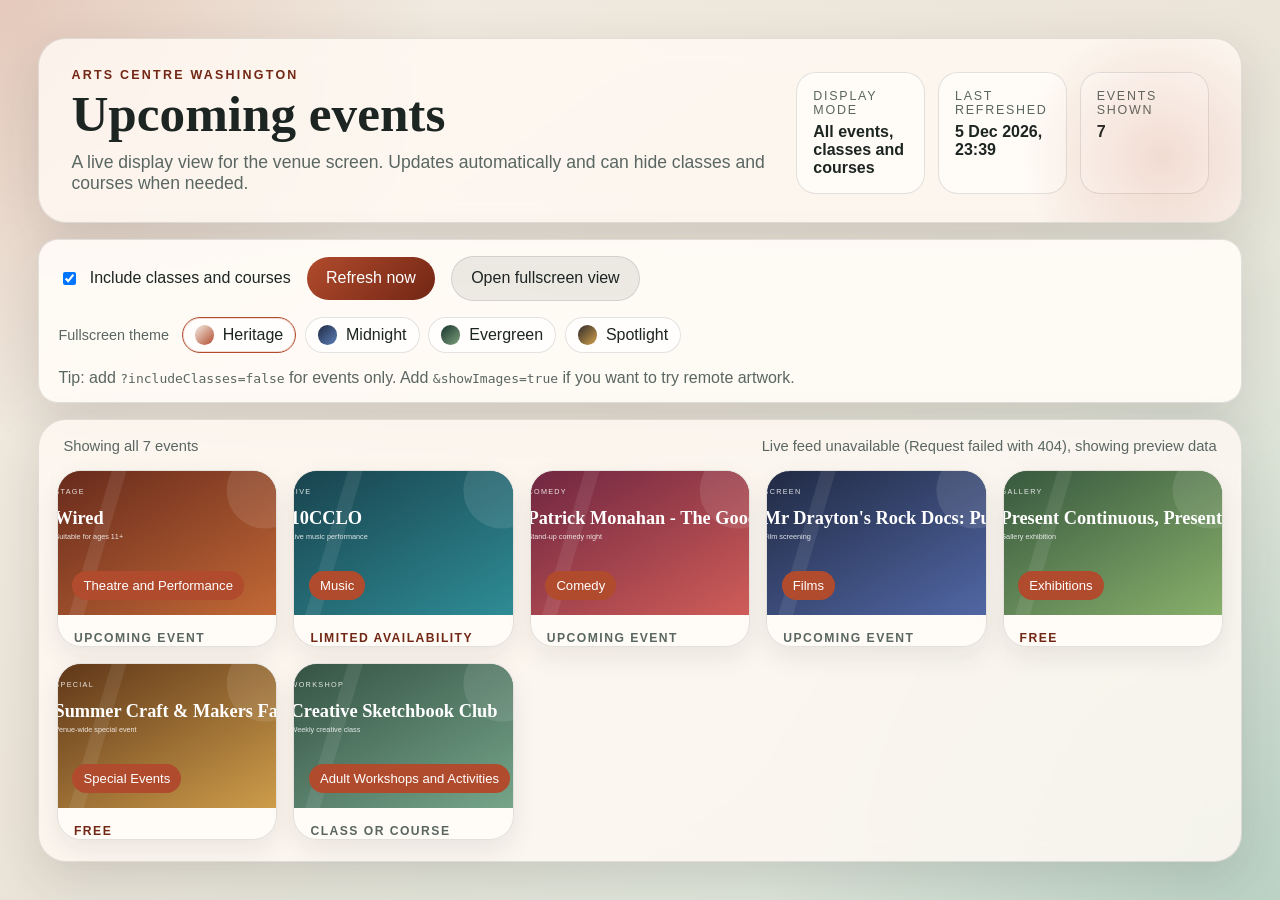
==== backup-local-server/public/index.html @ 4c5e2a5b "Add GitHub Pages workflow and static generator Add a GitHub Actions workflow to generate and deploy " ====
<!doctype html>
<html lang="en">
<head>
  <meta charset="utf-8">
  <meta name="viewport" content="width=device-width, initial-scale=1">
  <title>Arts Centre Washington Events</title>
  <link rel="stylesheet" href="./styles.css">
</head>
<body>
  <main class="screen">
    <section class="hero">
      <div>
        <p class="eyebrow">Arts Centre Washington</p>
        <h1>Upcoming events</h1>
        <p class="subcopy">A live display view for the venue screen. Updates automatically and can hide classes and courses when needed.</p>
      </div>
      <div class="status-panel">
        <div>
          <span class="status-label">Display mode</span>
          <strong id="modeLabel">Loading</strong>
        </div>
        <div>
          <span class="status-label">Last refreshed</span>
          <strong id="updatedAt">Waiting for data</strong>
        </div>
        <div>
          <span class="status-label">Events shown</span>
          <strong id="eventCount">0</strong>
        </div>
      </div>
    </section>

    <section class="controls" aria-label="Display controls">
      <label class="toggle">
        <input id="includeClassesToggle" type="checkbox">
        <span>Include classes and courses</span>
      </label>
      <button id="refreshButton" type="button">Refresh now</button>
      <a class="button-link" href="./fullscreen.html?includeClasses=false">Open fullscreen view</a>
      <div class="theme-picker" aria-label="Fullscreen colour scheme">
        <span class="theme-picker-label">Fullscreen theme</span>
        <div id="themeOptions" class="theme-options"></div>
      </div>
      <span class="hint">Tip: add <code>?includeClasses=false</code> for events only. Add <code>&amp;showImages=true</code> if you want to try remote artwork.</span>
    </section>

    <section class="board">
      <div class="page-meta">
        <div id="pageCounter">Page 1 of 1</div>
        <div id="sourceStatus">Live from Sunderland Culture</div>
      </div>
      <div id="eventsGrid" class="events-grid" aria-live="polite"></div>
    </section>
  </main>

  <template id="eventCardTemplate">
    <article class="event-card">
      <div class="event-image-wrap">
        <div class="event-poster" hidden>
          <div class="event-poster-copy">
            <div class="event-kicker"></div>
            <h3 class="event-poster-title"></h3>
            <div class="event-poster-meta"></div>
          </div>
        </div>
        <img class="event-image" alt="" hidden>
        <div class="event-category"></div>
      </div>
      <div class="event-body">
        <div class="event-status"></div>
        <h2 class="event-title"></h2>
        <p class="event-date"></p>
        <p class="event-meta"></p>
        <a class="event-link" target="_blank" rel="noreferrer">View event</a>
      </div>
    </article>
  </template>

  <script src="./app.js"></script>
</body>
</html>
---- backup-local-server/public/styles.css ----
@import url("https://fonts.googleapis.com/css2?family=Montserrat:wght@600;700;800&display=swap");

:root {
  --bg: #f3ede4;
  --bg-accent: #d7e7dc;
  --ink: #1c2522;
  --muted: #5a6661;
  --panel: rgba(255, 250, 243, 0.84);
  --panel-strong: rgba(255, 251, 246, 0.95);
  --line: rgba(28, 37, 34, 0.12);
  --brand: #b14b2d;
  --brand-deep: #722614;
  --shadow: 0 18px 50px rgba(41, 45, 41, 0.14);
  --poster-base: linear-gradient(135deg, #31463f, #1d2523);
  --poster-pattern: radial-gradient(circle at top left, rgba(255, 255, 255, 0.22), transparent 28%), linear-gradient(115deg, transparent 0 40%, rgba(255, 255, 255, 0.08) 40% 44%, transparent 44% 100%);
}

* {
  box-sizing: border-box;
}

html,
body {
  margin: 0;
  min-height: 100%;
  font-family: "Trebuchet MS", "Segoe UI", sans-serif;
  color: var(--ink);
  background:
    radial-gradient(circle at top left, rgba(177, 75, 45, 0.22), transparent 28%),
    radial-gradient(circle at bottom right, rgba(72, 126, 101, 0.2), transparent 34%),
    linear-gradient(145deg, var(--bg), #ece4d8 46%, var(--bg-accent));
}

body {
  min-width: 100vw;
  min-height: 100vh;
}

.screen {
  width: 100vw;
  min-height: 100vh;
  aspect-ratio: 16 / 9;
  padding: 2.4rem;
  display: grid;
  grid-template-rows: auto auto 1fr;
  gap: 1rem;
}

.hero,
.controls,
.board {
  background: var(--panel);
  backdrop-filter: blur(14px);
  border: 1px solid var(--line);
  border-radius: 28px;
  box-shadow: var(--shadow);
}

.hero {
  padding: 1.8rem 2rem;
  display: grid;
  grid-template-columns: 1.7fr 1fr;
  gap: 1.5rem;
  align-items: end;
  position: relative;
  overflow: hidden;
}

.hero::after {
  content: "";
  position: absolute;
  inset: auto -4rem -5rem auto;
  width: 18rem;
  height: 18rem;
  border-radius: 50%;
  background: radial-gradient(circle, rgba(177, 75, 45, 0.18), transparent 68%);
  pointer-events: none;
}

.eyebrow {
  margin: 0 0 0.5rem;
  text-transform: uppercase;
  letter-spacing: 0.18em;
  font-size: 0.78rem;
  font-weight: 700;
  color: var(--brand-deep);
}

h1 {
  margin: 0;
  font-size: clamp(2.4rem, 4vw, 4.4rem);
  line-height: 0.95;
  font-family: Georgia, "Times New Roman", serif;
}

.subcopy {
  margin: 0.8rem 0 0;
  max-width: 48rem;
  font-size: 1.1rem;
  color: var(--muted);
}

.status-panel {
  display: grid;
  grid-template-columns: repeat(3, minmax(0, 1fr));
  gap: 0.8rem;
}

.status-panel > div,
.controls {
  background: var(--panel-strong);
  border-radius: 20px;
  border: 1px solid var(--line);
}

.status-panel > div {
  padding: 1rem;
  box-shadow: inset 0 1px 0 rgba(255, 255, 255, 0.7);
}

.status-label {
  display: block;
  font-size: 0.78rem;
  text-transform: uppercase;
  letter-spacing: 0.14em;
  color: var(--muted);
  margin-bottom: 0.35rem;
}

.controls {
  padding: 0.95rem 1.2rem;
  display: flex;
  align-items: center;
  gap: 1rem;
  flex-wrap: wrap;
}

.toggle {
  display: inline-flex;
  align-items: center;
  gap: 0.7rem;
  font-size: 1rem;
}

button {
  border: 0;
  border-radius: 999px;
  background: linear-gradient(135deg, var(--brand), var(--brand-deep));
  color: white;
  padding: 0.8rem 1.2rem;
  font: inherit;
  cursor: pointer;
}

.button-link {
  display: inline-flex;
  align-items: center;
  justify-content: center;
  border-radius: 999px;
  background: rgba(28, 37, 34, 0.08);
  color: var(--ink);
  padding: 0.8rem 1.2rem;
  text-decoration: none;
  border: 1px solid var(--line);
}

.theme-picker {
  display: inline-flex;
  align-items: center;
  gap: 0.8rem;
  flex-wrap: wrap;
}

.theme-picker-label {
  font-size: 0.9rem;
  color: var(--muted);
}

.theme-options {
  display: flex;
  gap: 0.55rem;
  flex-wrap: wrap;
}

.theme-option {
  display: inline-flex;
  align-items: center;
  gap: 0.55rem;
  padding: 0.45rem 0.75rem;
  border-radius: 999px;
  border: 1px solid var(--line);
  background: rgba(255, 255, 255, 0.7);
  color: var(--ink);
  cursor: pointer;
}

.theme-option[aria-pressed="true"] {
  border-color: var(--brand);
  box-shadow: inset 0 0 0 1px rgba(177, 75, 45, 0.18);
}

.theme-option-swatch {
  width: 1.2rem;
  height: 1.2rem;
  border-radius: 999px;
  background: linear-gradient(135deg, var(--theme-a), var(--theme-b));
}

.hint,
code {
  color: var(--muted);
}

.board {
  min-height: 0;
  padding: 1.1rem 1.1rem 1.3rem;
  display: grid;
  grid-template-rows: auto 1fr;
  gap: 1rem;
}

.page-meta {
  display: flex;
  justify-content: space-between;
  align-items: center;
  gap: 1rem;
  color: var(--muted);
  padding: 0 0.4rem;
  font-size: 0.92rem;
}

.events-grid {
  min-height: 0;
  display: grid;
  grid-template-columns: repeat(auto-fit, minmax(220px, 1fr));
  gap: 1rem;
}

.event-card,
.empty-state {
  min-height: 0;
  background: var(--panel-strong);
  border: 1px solid var(--line);
  border-radius: 24px;
  overflow: hidden;
}

.event-card {
  display: grid;
  grid-template-rows: 9rem 1fr;
  box-shadow: 0 10px 26px rgba(27, 31, 28, 0.08);
}

.event-card.no-image {
  grid-template-rows: 1fr;
}

.event-image-wrap {
  position: relative;
  overflow: hidden;
  background: linear-gradient(145deg, rgba(163, 63, 36, 0.18), rgba(72, 126, 101, 0.18));
}

.event-image {
  position: absolute;
  inset: 0;
  width: 100%;
  height: 100%;
  object-fit: cover;
  display: block;
  z-index: 1;
}

.event-poster {
  position: relative;
  width: 100%;
  height: 100%;
  padding: 1rem;
  display: flex;
  align-items: flex-end;
  background: var(--poster-pattern), var(--poster-base);
  color: white;
  z-index: 0;
}

.event-poster::after {
  content: "";
  position: absolute;
  inset: 0;
  background: linear-gradient(180deg, rgba(0, 0, 0, 0.06), rgba(0, 0, 0, 0.38));
}

.event-poster > * {
  position: relative;
  z-index: 1;
}

.event-poster-copy {
  display: grid;
  gap: 0.35rem;
  width: 100%;
}

.event-kicker {
  font-size: 0.72rem;
  letter-spacing: 0.16em;
  text-transform: uppercase;
  opacity: 0.82;
}

.event-poster-title {
  margin: 0;
  font-family: Georgia, "Times New Roman", serif;
  font-size: 1.7rem;
  line-height: 0.92;
  max-width: 9ch;
}

.event-poster-meta {
  font-size: 0.84rem;
  opacity: 0.9;
}

.poster-theatre {
  --poster-base: linear-gradient(135deg, #64281b, #c66b37);
}

.poster-music {
  --poster-base: linear-gradient(135deg, #18404b, #2f8f98);
}

.poster-comedy {
  --poster-base: linear-gradient(135deg, #6c2440, #d35f59);
}

.poster-film {
  --poster-base: linear-gradient(135deg, #1f2840, #5369a8);
}

.poster-exhibition {
  --poster-base: linear-gradient(135deg, #34553d, #8cb36d);
}

.poster-special {
  --poster-base: linear-gradient(135deg, #5b3317, #d2a14c);
}

.poster-talks {
  --poster-base: linear-gradient(135deg, #4a312e, #b98267);
}

.poster-workshop {
  --poster-base: linear-gradient(135deg, #335042, #78a88c);
}

.poster-generic {
  --poster-base: linear-gradient(135deg, #31463f, #1d2523);
}

.event-category {
  position: absolute;
  left: 0.9rem;
  bottom: 0.9rem;
  padding: 0.45rem 0.7rem;
  border-radius: 999px;
  background: #b14b2d;
  color: white;
  font-size: 0.82rem;
  z-index: 2;
}

.event-body {
  padding: 1rem 1rem 1.15rem;
  display: grid;
  gap: 0.55rem;
  align-content: start;
}

.event-status {
  min-height: 1.2rem;
  color: var(--brand-deep);
  font-size: 0.76rem;
  text-transform: uppercase;
  letter-spacing: 0.12em;
  font-weight: 700;
}

.event-status.is-muted {
  color: var(--muted);
}

.event-title {
  margin: 0;
  font-size: 1.42rem;
  line-height: 1.05;
  font-family: Georgia, "Times New Roman", serif;
}

.event-date,
.event-meta {
  margin: 0;
  color: var(--muted);
}

.event-date {
  font-weight: 700;
  color: #2b3532;
}

.event-link {
  margin-top: 0.2rem;
  color: var(--brand-deep);
  text-decoration-thickness: 0.08em;
  text-underline-offset: 0.16em;
}

.empty-state {
  display: grid;
  place-items: center;
  padding: 2rem;
  font-size: 1.1rem;
  color: var(--muted);
}

.preview-body .controls {
  justify-content: space-between;
}

.preview-body .hint strong {
  color: var(--brand-deep);
}

@media (max-width: 1100px) {
  .screen {
    aspect-ratio: auto;
    padding: 1rem;
  }

  .hero {
    grid-template-columns: 1fr;
  }

  .status-panel,
  .events-grid {
    grid-template-columns: repeat(2, minmax(0, 1fr));
  }
}

@media (max-width: 720px) {
  .status-panel,
  .events-grid {
    grid-template-columns: 1fr;
  }
}

.fullscreen-body {
  --fs-bg:
    radial-gradient(circle at top left, rgba(177, 75, 45, 0.22), transparent 28%),
    radial-gradient(circle at bottom right, rgba(72, 126, 101, 0.2), transparent 34%),
    linear-gradient(145deg, var(--bg), #ece4d8 46%, var(--bg-accent));
  --fs-stage-bg: rgba(255, 251, 246, 0.9);
  --fs-stage-border: rgba(28, 37, 34, 0.12);
  --fs-pill-bg: #b14b2d;
  --fs-pill-border: #b14b2d;
  --fs-pill-ink: white;
  --fs-availability-limited-bg: #f4c542;
  --fs-availability-limited-ink: #4c3600;
  --fs-availability-sold-bg: #c63a2f;
  --fs-availability-sold-ink: #fff7f5;
  background: var(--fs-bg);
  margin: 0;
  min-height: 100vh;
  overflow: hidden;
}

.fullscreen-body[data-fullscreen-theme="midnight"] {
  --fs-bg: linear-gradient(145deg, #101827, #24314c 55%, #334d73);
  --fs-stage-bg: rgba(17, 26, 42, 0.92);
  --fs-stage-border: rgba(123, 154, 209, 0.18);
  --fs-pill-bg: #4c6ca5;
  --fs-pill-border: #4c6ca5;
  --fs-pill-ink: #f5f8ff;
}

.fullscreen-body[data-fullscreen-theme="evergreen"] {
  --fs-bg: linear-gradient(145deg, #102620, #1e4739 55%, #7ea07b);
  --fs-stage-bg: rgba(242, 248, 241, 0.92);
  --fs-stage-border: rgba(38, 71, 57, 0.16);
  --fs-pill-bg: #2c6a53;
  --fs-pill-border: #2c6a53;
  --fs-pill-ink: #f4fff7;
}

.fullscreen-body[data-fullscreen-theme="spotlight"] {
  --fs-bg: linear-gradient(145deg, #1b1918, #352d28 55%, #b8924f);
  --fs-stage-bg: rgba(252, 247, 237, 0.94);
  --fs-stage-border: rgba(89, 61, 26, 0.16);
  --fs-pill-bg: #8e6328;
  --fs-pill-border: #8e6328;
  --fs-pill-ink: #fff7e8;
}

.fullscreen-screen {
  min-height: 100vh;
  padding: 1.2rem;
}

.fullscreen-stage {
  min-height: calc(100vh - 2.4rem);
  display: grid;
  grid-template-columns: 1.35fr 0.9fr;
  gap: 1.2rem;
  background: var(--fs-stage-bg);
  border: 1px solid var(--fs-stage-border);
  border-radius: 32px;
  box-shadow: var(--shadow);
  overflow: hidden;
}

.fullscreen-media {
  position: relative;
  min-height: 0;
  background: linear-gradient(135deg, #31463f, #1d2523);
  overflow: hidden;
}

.fullscreen-poster,
.fullscreen-image {
  position: absolute;
  inset: 0;
  width: 100%;
  height: 100%;
}

.fullscreen-poster {
  background: linear-gradient(135deg, #31463f, #1d2523);
  z-index: 0;
}

.fullscreen-image {
  object-fit: cover;
  z-index: 1;
}

.fullscreen-availability {
  display: inline-flex;
  width: fit-content;
  align-items: center;
  padding: 0.7rem 1rem;
  border-radius: 999px;
  font-size: 0.88rem;
  font-weight: 800;
  text-transform: uppercase;
  letter-spacing: 0.12em;
}

.fullscreen-availability.is-limited {
  background: var(--fs-availability-limited-bg);
  color: var(--fs-availability-limited-ink);
}

.fullscreen-availability.is-sold-out {
  background: var(--fs-availability-sold-bg);
  color: var(--fs-availability-sold-ink);
}

.fullscreen-category {
  display: none;
}

.fullscreen-content {
  padding: 2rem 2.1rem;
  display: grid;
  grid-template-rows: auto 1fr;
  gap: 1.8rem;
}

.fullscreen-topline {
  display: flex;
  justify-content: space-between;
  align-items: center;
  gap: 1rem;
}

.fullscreen-venue,
.fullscreen-counter,
.fullscreen-label {
  text-transform: uppercase;
  letter-spacing: 0.14em;
  color: var(--muted);
  font-size: 0.82rem;
  font-weight: 700;
}

.fullscreen-copy {
  display: grid;
  align-content: center;
  gap: 1rem;
}

.fullscreen-details {
  display: flex;
  gap: 0.8rem;
  flex-wrap: wrap;
}

.fullscreen-detail-pill {
  display: inline-flex;
  align-items: center;
  padding: 0.65rem 0.95rem;
  border-radius: 999px;
  background: var(--fs-pill-bg);
  border: 1px solid var(--fs-pill-border);
  color: var(--fs-pill-ink);
  font-weight: 700;
}

.fullscreen-title {
  margin: 0;
  font-family: "Montserrat", "Trebuchet MS", "Segoe UI", sans-serif;
  font-size: clamp(3rem, 4vw, 5rem);
  line-height: 0.95;
  font-weight: 800;
}

.fullscreen-date {
  margin: 0;
  font-size: 1.8rem;
  color: #2b3532;
  font-weight: 700;
}

@media (max-width: 1100px) {
  .fullscreen-stage {
    grid-template-columns: 1fr;
  }

  .fullscreen-media {
    min-height: 46vh;
  }
}
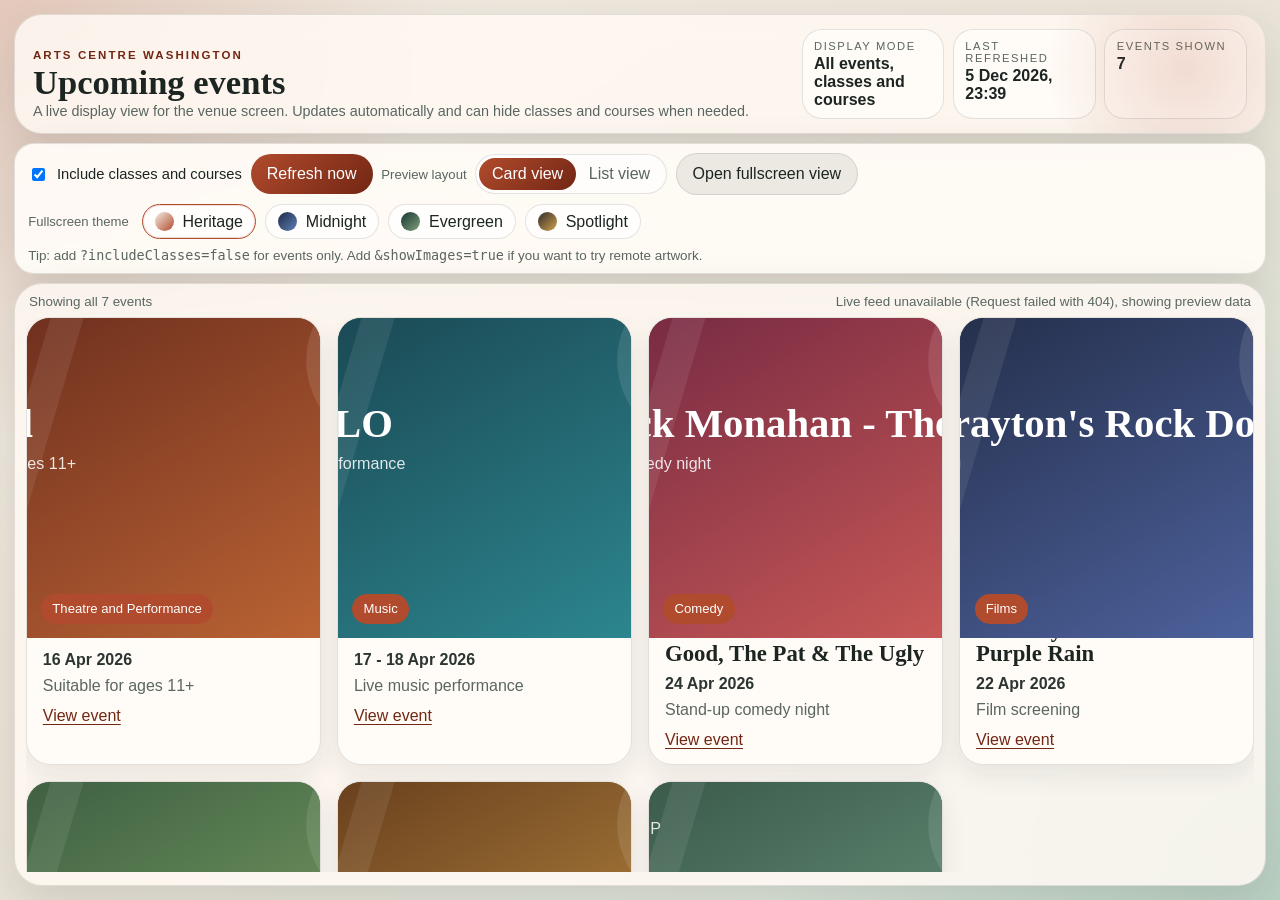
==== commit 0559bde2: "Add event preview view modes (card/list) Introduce a card/list view toggle for event previews and re" ====
--- a/backup-local-server/public/index.html
+++ b/backup-local-server/public/index.html
@@ -36,6 +36,10 @@
         <span>Include classes and courses</span>
       </label>
       <button id="refreshButton" type="button">Refresh now</button>
+      <div class="view-picker" aria-label="Event preview layout">
+        <span class="view-picker-label">Preview layout</span>
+        <div id="viewModeOptions" class="view-mode-options"></div>
+      </div>
       <a class="button-link" href="./fullscreen.html?includeClasses=false">Open fullscreen view</a>
       <div class="theme-picker" aria-label="Fullscreen colour scheme">
         <span class="theme-picker-label">Fullscreen theme</span>
--- a/backup-local-server/public/styles.css
+++ b/backup-local-server/public/styles.css
@@ -38,12 +38,13 @@
 
 .screen {
   width: 100vw;
+  height: 100vh;
   min-height: 100vh;
-  aspect-ratio: 16 / 9;
-  padding: 2.4rem;
+  padding: 0.9rem;
   display: grid;
   grid-template-rows: auto auto 1fr;
-  gap: 1rem;
+  gap: 0.55rem;
+  overflow: hidden;
 }
 
 .hero,
@@ -57,10 +58,10 @@
 }
 
 .hero {
-  padding: 1.8rem 2rem;
+  padding: 0.85rem 1.1rem;
   display: grid;
   grid-template-columns: 1.7fr 1fr;
-  gap: 1.5rem;
+  gap: 0.75rem;
   align-items: end;
   position: relative;
   overflow: hidden;
@@ -78,32 +79,32 @@
 }
 
 .eyebrow {
-  margin: 0 0 0.5rem;
+  margin: 0 0 0.3rem;
   text-transform: uppercase;
   letter-spacing: 0.18em;
-  font-size: 0.78rem;
+  font-size: 0.72rem;
   font-weight: 700;
   color: var(--brand-deep);
 }
 
 h1 {
   margin: 0;
-  font-size: clamp(2.4rem, 4vw, 4.4rem);
+  font-size: clamp(1.7rem, 2.7vw, 2.8rem);
   line-height: 0.95;
   font-family: Georgia, "Times New Roman", serif;
 }
 
 .subcopy {
-  margin: 0.8rem 0 0;
+  margin: 0.3rem 0 0;
   max-width: 48rem;
-  font-size: 1.1rem;
+  font-size: 0.9rem;
   color: var(--muted);
 }
 
 .status-panel {
   display: grid;
   grid-template-columns: repeat(3, minmax(0, 1fr));
-  gap: 0.8rem;
+  gap: 0.55rem;
 }
 
 .status-panel > div,
@@ -114,32 +115,32 @@
 }
 
 .status-panel > div {
-  padding: 1rem;
+  padding: 0.6rem 0.7rem;
   box-shadow: inset 0 1px 0 rgba(255, 255, 255, 0.7);
 }
 
 .status-label {
   display: block;
-  font-size: 0.78rem;
+  font-size: 0.7rem;
   text-transform: uppercase;
   letter-spacing: 0.14em;
   color: var(--muted);
-  margin-bottom: 0.35rem;
+  margin-bottom: 0.2rem;
 }
 
 .controls {
-  padding: 0.95rem 1.2rem;
+  padding: 0.6rem 0.8rem;
   display: flex;
   align-items: center;
-  gap: 1rem;
+  gap: 0.55rem;
   flex-wrap: wrap;
 }
 
 .toggle {
   display: inline-flex;
   align-items: center;
-  gap: 0.7rem;
-  font-size: 1rem;
+  gap: 0.55rem;
+  font-size: 0.92rem;
 }
 
 button {
@@ -147,7 +148,7 @@
   border-radius: 999px;
   background: linear-gradient(135deg, var(--brand), var(--brand-deep));
   color: white;
-  padding: 0.8rem 1.2rem;
+  padding: 0.68rem 1rem;
   font: inherit;
   cursor: pointer;
 }
@@ -159,7 +160,7 @@
   border-radius: 999px;
   background: rgba(28, 37, 34, 0.08);
   color: var(--ink);
-  padding: 0.8rem 1.2rem;
+  padding: 0.68rem 1rem;
   text-decoration: none;
   border: 1px solid var(--line);
 }
@@ -171,8 +172,41 @@
   flex-wrap: wrap;
 }
 
+.view-picker {
+  display: inline-flex;
+  align-items: center;
+  gap: 0.55rem;
+  flex-wrap: wrap;
+}
+
+.hosted-links {
+  display: inline-flex;
+  flex-direction: column;
+  gap: 0.1rem;
+  min-width: min(30rem, 100%);
+}
+
+.hosted-links-label {
+  font-size: 0.68rem;
+  text-transform: uppercase;
+  letter-spacing: 0.12em;
+  color: var(--muted);
+}
+
+.hosted-link {
+  color: var(--brand-deep);
+  text-decoration: none;
+  font-size: 0.84rem;
+  overflow-wrap: anywhere;
+}
+
 .theme-picker-label {
-  font-size: 0.9rem;
+  font-size: 0.82rem;
+  color: var(--muted);
+}
+
+.view-picker-label {
+  font-size: 0.82rem;
   color: var(--muted);
 }
 
@@ -182,6 +216,14 @@
   flex-wrap: wrap;
 }
 
+.view-mode-options {
+  display: inline-flex;
+  padding: 0.18rem;
+  border-radius: 999px;
+  border: 1px solid var(--line);
+  background: rgba(255, 255, 255, 0.72);
+}
+
 .theme-option {
   display: inline-flex;
   align-items: center;
@@ -194,11 +236,26 @@
   cursor: pointer;
 }
 
+.view-mode-option {
+  border: 0;
+  border-radius: 999px;
+  background: transparent;
+  color: var(--muted);
+  padding: 0.45rem 0.8rem;
+  font: inherit;
+  cursor: pointer;
+}
+
 .theme-option[aria-pressed="true"] {
   border-color: var(--brand);
   box-shadow: inset 0 0 0 1px rgba(177, 75, 45, 0.18);
 }
 
+.view-mode-option[aria-pressed="true"] {
+  background: linear-gradient(135deg, var(--brand), var(--brand-deep));
+  color: white;
+}
+
 .theme-option-swatch {
   width: 1.2rem;
   height: 1.2rem;
@@ -211,12 +268,16 @@
   color: var(--muted);
 }
 
+.hint {
+  font-size: 0.84rem;
+}
+
 .board {
   min-height: 0;
-  padding: 1.1rem 1.1rem 1.3rem;
+  padding: 0.65rem 0.65rem 0.8rem;
   display: grid;
   grid-template-rows: auto 1fr;
-  gap: 1rem;
+  gap: 0.5rem;
 }
 
 .page-meta {
@@ -225,15 +286,22 @@
   align-items: center;
   gap: 1rem;
   color: var(--muted);
-  padding: 0 0.4rem;
-  font-size: 0.92rem;
+  padding: 0 0.2rem;
+  font-size: 0.84rem;
 }
 
 .events-grid {
   min-height: 0;
   display: grid;
-  grid-template-columns: repeat(auto-fit, minmax(220px, 1fr));
+  grid-template-columns: repeat(auto-fit, minmax(280px, 1fr));
+  align-content: start;
+  overflow-y: auto;
   gap: 1rem;
+}
+
+.events-grid[data-view="list"] {
+  grid-template-columns: 1fr;
+  gap: 0.5rem;
 }
 
 .event-card,
@@ -246,9 +314,18 @@
 }
 
 .event-card {
-  display: grid;
-  grid-template-rows: 9rem 1fr;
+  min-height: 28rem;
+  display: grid;
+  grid-template-rows: 16rem 1fr;
   box-shadow: 0 10px 26px rgba(27, 31, 28, 0.08);
+}
+
+.events-grid[data-view="list"] .event-card {
+  min-height: 0;
+  grid-template-columns: 1fr;
+  grid-template-rows: 1fr;
+  border-radius: 18px;
+  box-shadow: none;
 }
 
 .event-card.no-image {
@@ -257,8 +334,13 @@
 
 .event-image-wrap {
   position: relative;
+  min-height: 20rem;
   overflow: hidden;
   background: linear-gradient(145deg, rgba(163, 63, 36, 0.18), rgba(72, 126, 101, 0.18));
+}
+
+.events-grid[data-view="list"] .event-image-wrap {
+  display: none;
 }
 
 .event-image {
@@ -376,6 +458,27 @@
   align-content: start;
 }
 
+.events-grid[data-view="list"] .event-body {
+  grid-template-columns: 1fr;
+  gap: 0.2rem;
+  padding: 0.8rem 1rem 0.9rem;
+}
+
+.event-progress {
+  width: 100%;
+  height: 0.32rem;
+  margin-top: 0.3rem;
+  border-radius: 999px;
+  background: rgba(28, 37, 34, 0.12);
+  overflow: hidden;
+}
+
+.event-progress-bar {
+  height: 100%;
+  border-radius: inherit;
+  background: linear-gradient(90deg, var(--brand), #f0cfbb);
+}
+
 .event-status {
   min-height: 1.2rem;
   color: var(--brand-deep);
@@ -385,6 +488,13 @@
   font-weight: 700;
 }
 
+.events-grid[data-view="list"] .event-status,
+.events-grid[data-view="list"] .event-title,
+.events-grid[data-view="list"] .event-date,
+.events-grid[data-view="list"] .event-meta {
+  grid-column: 1;
+}
+
 .event-status.is-muted {
   color: var(--muted);
 }
@@ -396,6 +506,11 @@
   font-family: Georgia, "Times New Roman", serif;
 }
 
+.events-grid[data-view="list"] .event-title {
+  font-size: 1.16rem;
+  line-height: 1.15;
+}
+
 .event-date,
 .event-meta {
   margin: 0;
@@ -412,6 +527,14 @@
   color: var(--brand-deep);
   text-decoration-thickness: 0.08em;
   text-underline-offset: 0.16em;
+}
+
+.events-grid[data-view="list"] .event-link {
+  grid-column: 1;
+  grid-row: auto;
+  align-self: start;
+  margin-top: 0;
+  white-space: normal;
 }
 
 .empty-state {
@@ -571,7 +694,7 @@
 .fullscreen-content {
   padding: 2rem 2.1rem;
   display: grid;
-  grid-template-rows: auto 1fr;
+  grid-template-rows: auto 1fr auto;
   gap: 1.8rem;
 }
 
@@ -596,6 +719,25 @@
   display: grid;
   align-content: center;
   gap: 1rem;
+  min-height: 0;
+}
+
+.fullscreen-progress {
+  width: 100%;
+  align-self: end;
+  height: 0.7rem;
+  border-radius: 999px;
+  background: rgba(28, 37, 34, 0.2);
+  box-shadow: inset 0 0 0 1px rgba(28, 37, 34, 0.08);
+  overflow: hidden;
+}
+
+.fullscreen-progress-bar {
+  width: 2%;
+  height: 100%;
+  border-radius: inherit;
+  background: linear-gradient(90deg, var(--fs-pill-bg), #f1c27a);
+  box-shadow: 0 0 18px rgba(177, 75, 45, 0.22);
 }
 
 .fullscreen-details {
@@ -607,12 +749,13 @@
 .fullscreen-detail-pill {
   display: inline-flex;
   align-items: center;
-  padding: 0.65rem 0.95rem;
+  padding: 0.78rem 1.12rem;
   border-radius: 999px;
   background: var(--fs-pill-bg);
   border: 1px solid var(--fs-pill-border);
   color: var(--fs-pill-ink);
   font-weight: 700;
+  font-size: 1.06rem;
 }
 
 .fullscreen-title {
